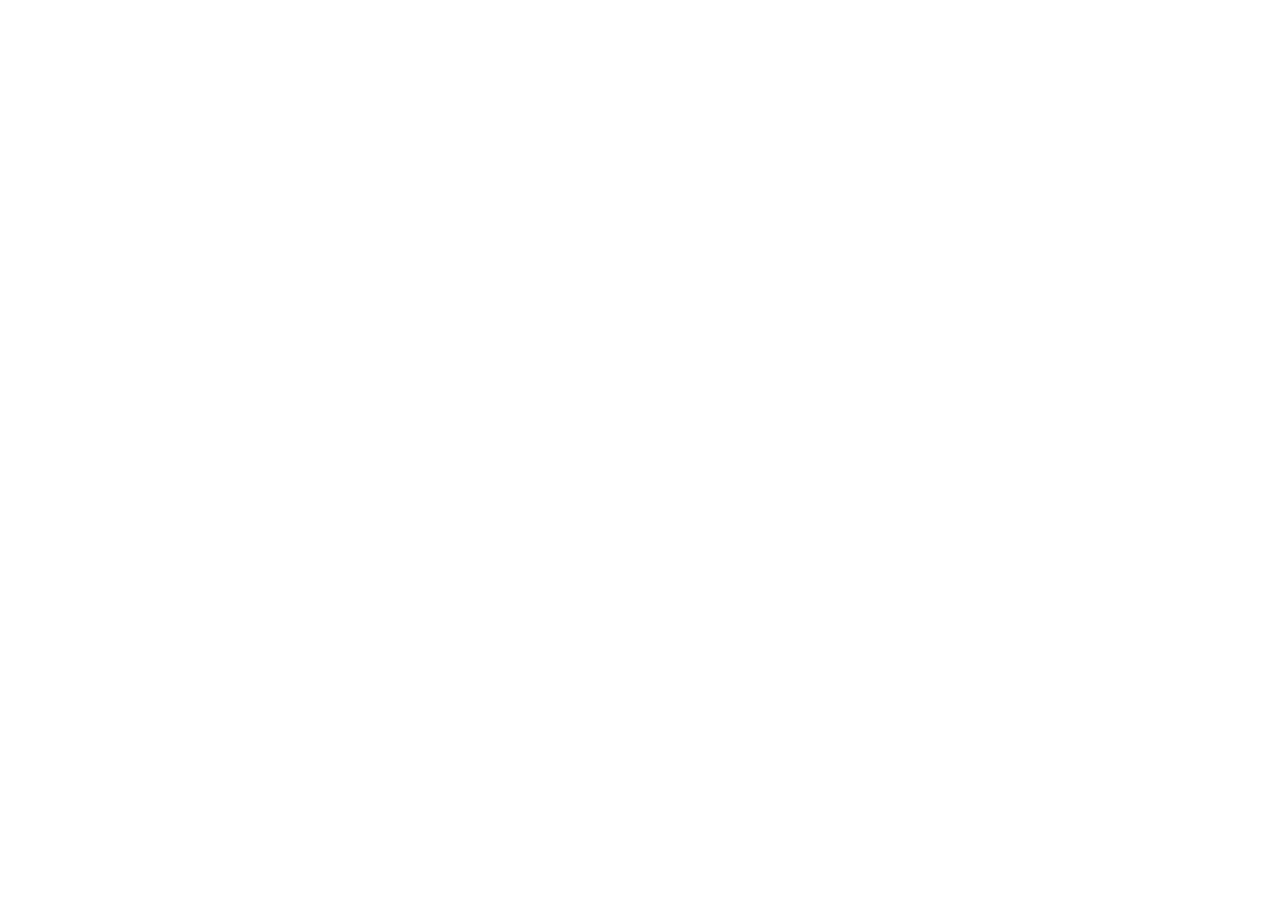
==== changelog.html @ e4f9fcd7 "feat(changelog): add full logs change and navigation link" ====
<!DOCTYPE html>
<html lang="en">
<head>
    <meta charset="UTF-8">
    <meta name="viewport" content="width=device-width, initial-scale=1.0">
    <title>Changelog Component</title>

    <!-- SEO -->
    <meta name="description" content="A changelog of all notable changes that was made to a project or software">
    <meta name="robots" content="index, follow, max-image-preview:large">
    <meta name="keywords" content="changelog, change-log, change log, project-log, project log">

    <!-- author -->
    <meta name="author" content="Mehdi Khoshkhabar">

    <!-- faveicon -->
    <link rel="icon" href="./assets/favicon.svg" type="image/svg">

    <!-- css reference -->
    <link rel="stylesheet" href="./style.css">
</head>
<body>
    
</body>
</html>
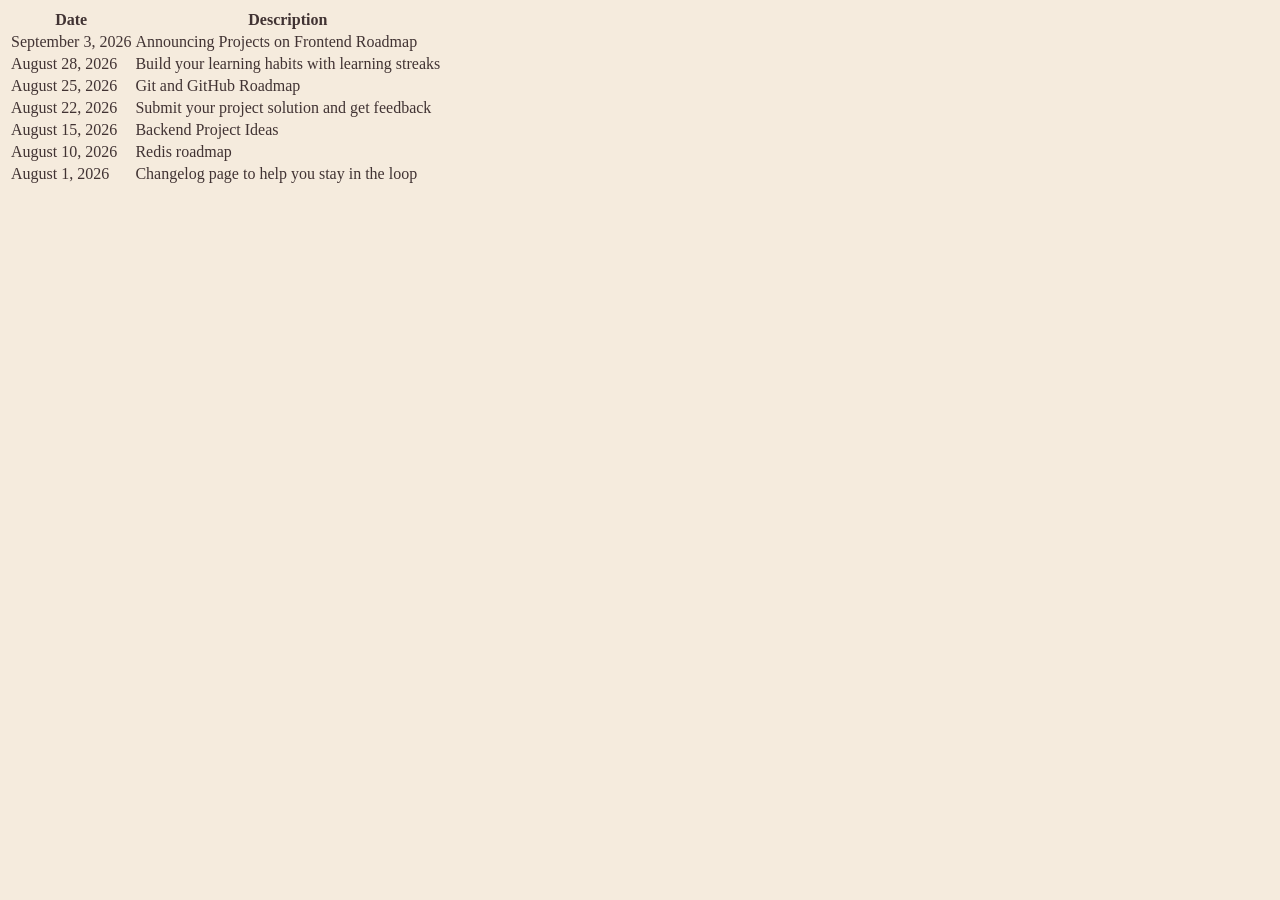
==== commit 0b67122a: "feat(changelog): add full data" ====
--- a/changelog.html
+++ b/changelog.html
@@ -1,5 +1,6 @@
 <!DOCTYPE html>
 <html lang="en">
+
 <head>
     <meta charset="UTF-8">
     <meta name="viewport" content="width=device-width, initial-scale=1.0">
@@ -19,7 +20,42 @@
     <!-- css reference -->
     <link rel="stylesheet" href="./style.css">
 </head>
+
 <body>
-    
+    <table>
+        <tr class="sr-only">
+            <th>Date</th>
+            <th>Description</th>
+        </tr>
+        <tr>
+            <td>September 3, 2026</td>
+            <td>Announcing Projects on Frontend Roadmap</td>
+        </tr>
+        <tr>
+            <td>August 28, 2026</td>
+            <td>Build your learning habits with learning streaks</td>
+        </tr>
+        <tr>
+            <td>August 25, 2026</td>
+            <td>Git and GitHub Roadmap</td>
+        </tr>
+        <tr>
+            <td>August 22, 2026</td>
+            <td>Submit your project solution and get feedback</td>
+        </tr>
+        <tr>
+            <td>August 15, 2026</td>
+            <td>Backend Project Ideas</td>
+        </tr>
+        <tr>
+            <td>August 10, 2026</td>
+            <td>Redis roadmap</td>
+        </tr>
+        <tr>
+            <td>August 1, 2026</td>
+            <td>Changelog page to help you stay in the loop</td>
+        </tr>
+    </table>
 </body>
+
 </html>
--- a/style.css
+++ b/style.css
@@ -0,0 +1,20 @@
+:root {
+    --color-primary: #315B8C;
+    --color-text: #413333;
+    --color-background: #F5EBDD;
+    --color-accent: #F2765E;
+}
+
+body {
+    background-color: var(--color-background);
+    color: var(--color-text);
+}
+
+header {
+    display: flex;
+    flex-direction: column;
+    justify-content: center;
+    align-items: center;
+
+    height: 20vh;
+}
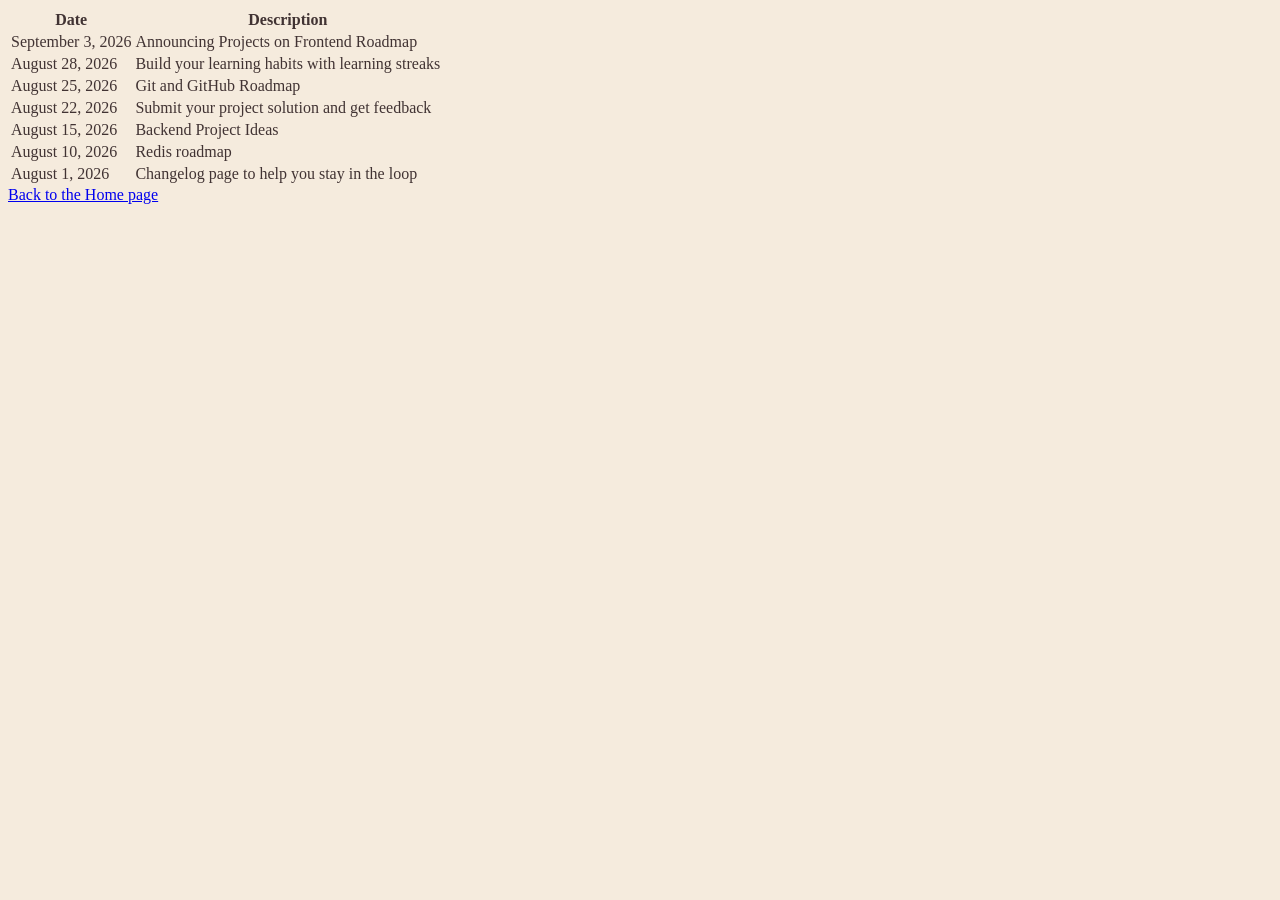
==== commit b44df4af: "feat(changelog page): add link to home page" ====
--- a/changelog.html
+++ b/changelog.html
@@ -56,6 +56,7 @@
             <td>Changelog page to help you stay in the loop</td>
         </tr>
     </table>
+    <a href="./index.html">Back to the Home page</a>
 </body>
 
 </html>
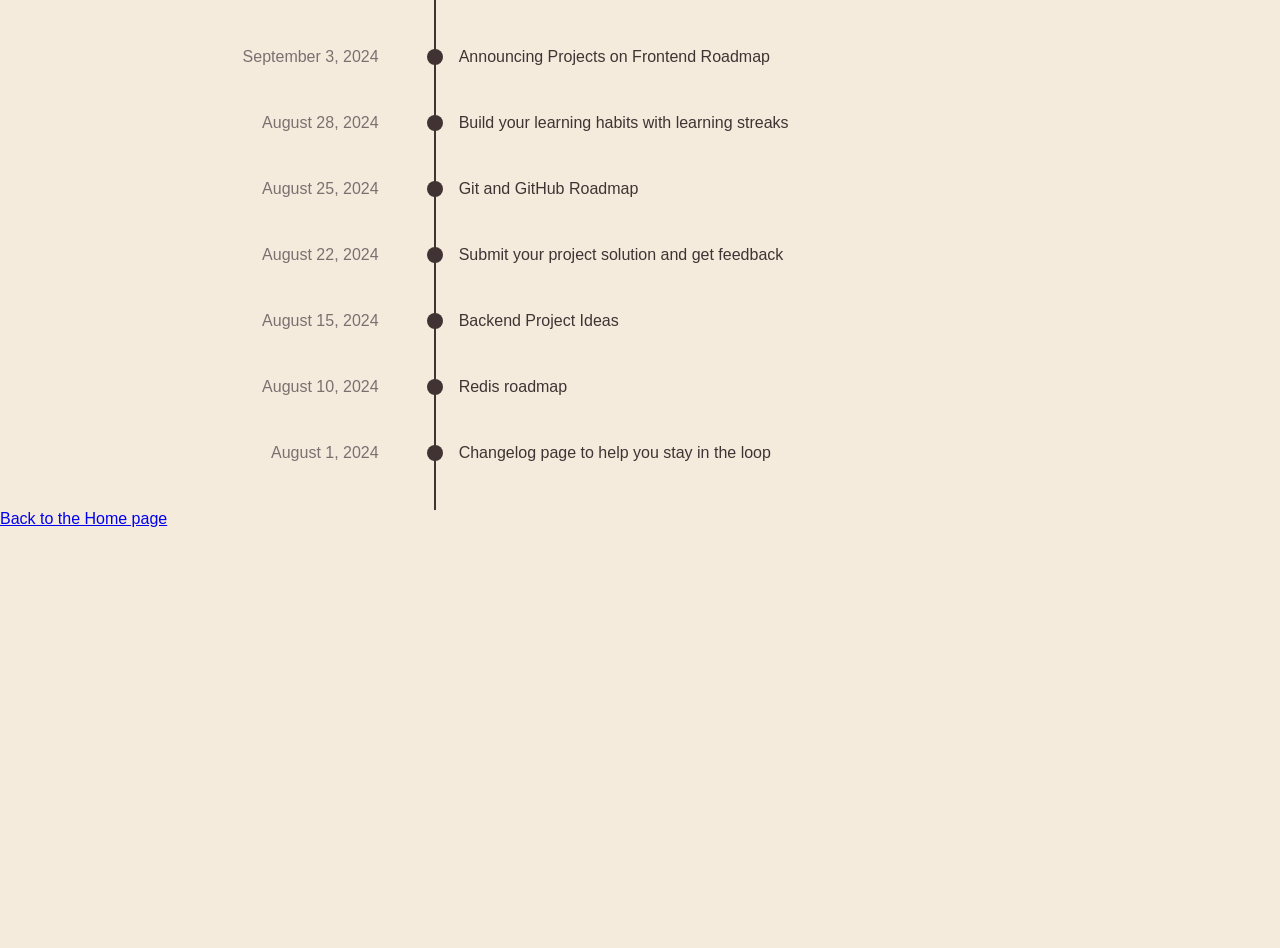
==== commit 8710d65f: "fix(changelog): convert table to ordered list for improved semantic structure" ====
--- a/changelog.html
+++ b/changelog.html
@@ -22,40 +22,45 @@
 </head>
 
 <body>
-    <table>
-        <tr class="sr-only">
-            <th>Date</th>
-            <th>Description</th>
-        </tr>
-        <tr>
-            <td>September 3, 2026</td>
-            <td>Announcing Projects on Frontend Roadmap</td>
-        </tr>
-        <tr>
-            <td>August 28, 2026</td>
-            <td>Build your learning habits with learning streaks</td>
-        </tr>
-        <tr>
-            <td>August 25, 2026</td>
-            <td>Git and GitHub Roadmap</td>
-        </tr>
-        <tr>
-            <td>August 22, 2026</td>
-            <td>Submit your project solution and get feedback</td>
-        </tr>
-        <tr>
-            <td>August 15, 2026</td>
-            <td>Backend Project Ideas</td>
-        </tr>
-        <tr>
-            <td>August 10, 2026</td>
-            <td>Redis roadmap</td>
-        </tr>
-        <tr>
-            <td>August 1, 2026</td>
-            <td>Changelog page to help you stay in the loop</td>
-        </tr>
-    </table>
+    <main>
+        <ol class="changelog-list" reversed>
+            <li class="changelog-item">
+                <time datetime="2026-09-03" class="datetime">September 3, 2024</time>
+                <div class="marker" aria-hidden="true"></div>
+                <div class="content">Announcing Projects on Frontend Roadmap</div>
+            </li>
+            <li class="changelog-item">
+                <time datetime="2026-08-28" class="datetime">August 28, 2024</time>
+                <div class="marker" aria-hidden="true"></div>
+                <div class="content">Build your learning habits with learning streaks</div>
+            </li>
+            <li class="changelog-item">
+                <time datetime="2026-08-25" class="datetime">August 25, 2024</time>
+                <div class="marker" aria-hidden="true"></div>
+                <div class="content">Git and GitHub Roadmap</div>
+            </li>
+            <li class="changelog-item">
+                <time datetime="2026-08-22" class="datetime">August 22, 2024</time>
+                <div class="marker" aria-hidden="true"></div>
+                <div class="content">Submit your project solution and get feedback</div>
+            </li>
+            <li class="changelog-item">
+                <time datetime="2026-08-15" class="datetime">August 15, 2024</time>
+                <div class="marker" aria-hidden="true"></div>
+                <div class="content">Backend Project Ideas</div>
+            </li>
+            <li class="changelog-item">
+                <time datetime="2026-08-10" class="datetime">August 10, 2024</time>
+                <div class="marker" aria-hidden="true"></div>
+                <div class="content">Redis roadmap</div>
+            </li>
+            <li class="changelog-item">
+                <time datetime="2026-08-01" class="datetime">August 1, 2024</time>
+                <div class="marker" aria-hidden="true"></div>
+                <div class="content">Changelog page to help you stay in the loop</div>
+            </li>
+        </ol>
+    </main>
     <a href="./index.html">Back to the Home page</a>
 </body>
 
--- a/style.css
+++ b/style.css
@@ -5,9 +5,80 @@
     --color-accent: #F2765E;
 }
 
+/* <<< css reset >>> */
+
+/* 1. Use a more-intuitive box-sizing model */
+*,
+*::before,
+*::after {
+    box-sizing: border-box;
+}
+
+/* 2. Remove default margins and padding for common layout elements */
+* {
+    margin: 0;
+    padding: 0;
+}
+
+/* 3. Allow percentage-based heights in the application */
+html,
+body {
+    height: 100%;
+}
+
+/* 4. Improve media defaults and prevent overflow */
+img,
+picture,
+video,
+canvas,
+svg {
+    display: block;
+    max-width: 100%;
+}
+
+/* 5. Inherit fonts for form controls */
+input,
+button,
+textarea,
+select {
+    font-family: inherit;
+    font-size: inherit;
+}
+
+/* 6. Avoid text overflows and improve text rendering */
+p,
+h1,
+h2,
+h3,
+h4,
+h5,
+h6 {
+    overflow-wrap: break-word;
+}
+
+/* 7. Balance headings and format paragraphs for readability */
+h1,
+h2,
+h3,
+h4 {
+    text-wrap: balance;
+}
+
+p {
+    text-wrap: pretty;
+    max-width: 75ch;
+}
+
+/* 8. Enable smooth scrolling (optional, omit if causing accessibility jumps) */
+html {
+    color-scheme: light dark;
+    /* Automatically supports browser default dark mode */
+}
+
 body {
     background-color: var(--color-background);
     color: var(--color-text);
+    font-family: sans-serif;
 }
 
 header {
@@ -15,6 +86,82 @@
     flex-direction: column;
     justify-content: center;
     align-items: center;
+    height: 20vh;
+    gap: 1.2rem;
+}
 
-    height: 20vh;
+.title {
+    font-size: 2.5rem;
+    font-weight: 400;
+    letter-spacing: 0.01em;
+}
+
+.fade,
+.changelog-list .datetime {
+    color: color-mix(in srgb, var(--color-text) 70%, white);
+}
+
+.changelog-list {
+    --gap: 3rem;
+    --line-extra: 3rem;
+    display: grid;
+    grid-template-columns: 1fr 2rem 2fr;
+    justify-content: center;
+    row-gap: var(--gap);
+    column-gap: 0.5rem;
+    list-style: none;
+    margin-block: var(--line-extra);
+}
+
+.changelog-item {
+    display: grid;
+    grid-template-columns: subgrid;
+    grid-column: -1/1;
+}
+
+.changelog-item:first-child .marker::before {
+    top: calc(var(--line-extra) * -1);
+}
+
+.changelog-item:last-child .marker::before {
+    bottom: calc(var(--line-extra) * -1);
+}
+
+.datetime {
+    text-align: right;
+    white-space: nowrap;
+    padding-inline-end: 2rem;
+}
+
+
+/* line */
+.marker::before {
+    content: "";
+    left: 50%;
+    position: absolute;
+    translate: -50% 0;
+    inset-block: calc(var(--gap) / -2);
+    background-color: var(--color-text);
+    width: 2px;
+}
+
+.marker {
+    position: relative;
+    align-self: stretch
+}
+
+/* circle */
+.marker::after {
+    content: "";
+    display: block;
+    width: 1rem;
+    height: 1rem;
+    background: var(--color-text);
+    -moz-border-radius: 50%;
+    -webkit-border-radius: 50%;
+    border-radius: 50%;
+    position: absolute;
+    left: 50%;
+    top: 50%;
+    translate: -50% -50%;
 }
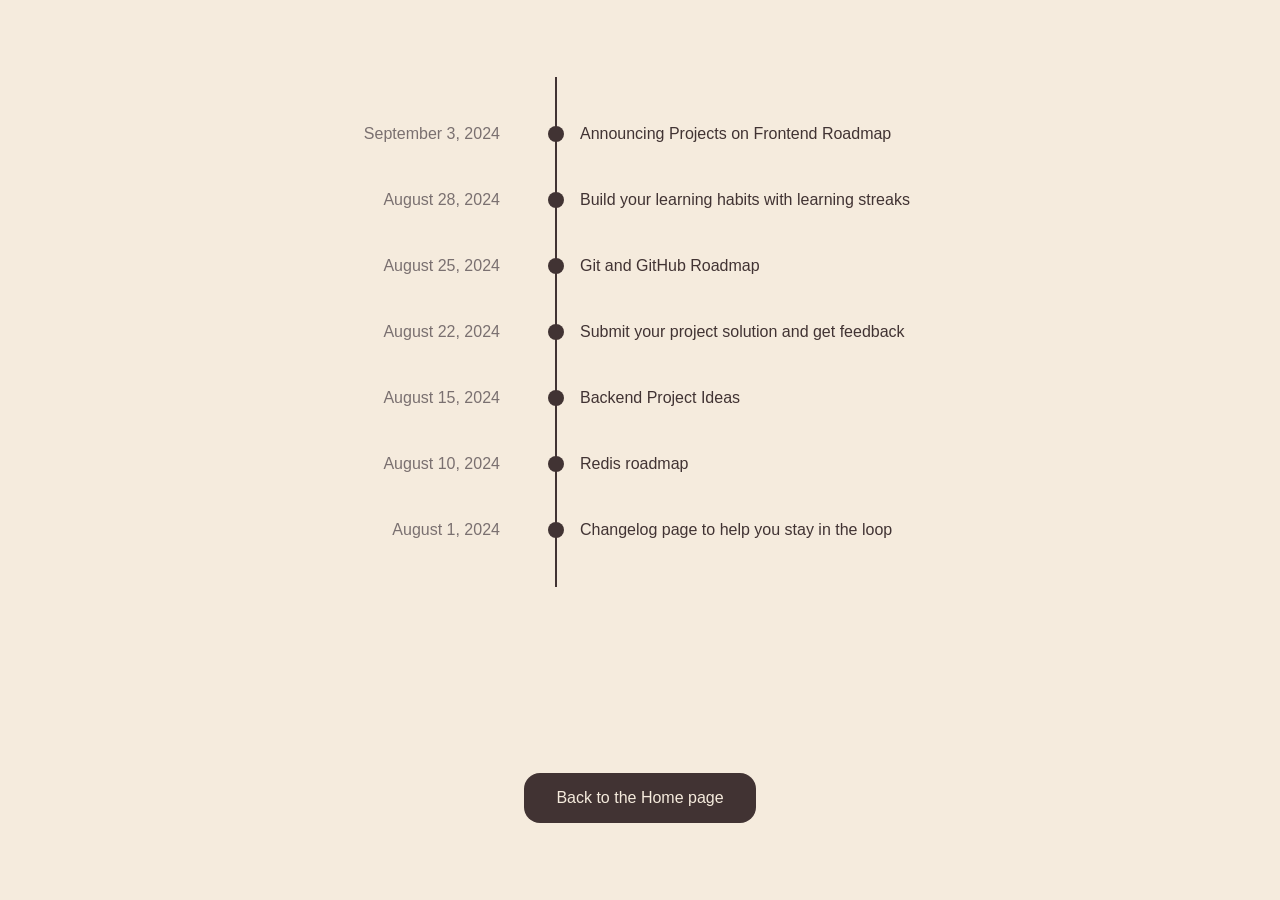
==== commit edc68d7c: "fix(changelog): update stylesheet reference and improve button hover effect for better user experien" ====
--- a/changelog.html
+++ b/changelog.html
@@ -18,7 +18,7 @@
     <link rel="icon" href="./assets/favicon.svg" type="image/svg">
 
     <!-- css reference -->
-    <link rel="stylesheet" href="./style.css">
+    <link rel="stylesheet" href="./changelog_style.css">
 </head>
 
 <body>
@@ -60,8 +60,8 @@
                 <div class="content">Changelog page to help you stay in the loop</div>
             </li>
         </ol>
+        <a href="./index.html" class="button">Back to the Home page</a>
     </main>
-    <a href="./index.html">Back to the Home page</a>
 </body>
 
 </html>
--- a/changelog_style.css
+++ b/changelog_style.css
@@ -0,0 +1,174 @@
+:root {
+    --color-primary: #315B8C;
+    --color-text: #413333;
+    --color-background: #F5EBDD;
+    --color-accent: #F2765E;
+}
+
+/* <<< css reset >>> */
+
+/* 1. Use a more-intuitive box-sizing model */
+*,
+*::before,
+*::after {
+    box-sizing: border-box;
+}
+
+/* 2. Remove default margins and padding for common layout elements */
+* {
+    margin: 0;
+    padding: 0;
+}
+
+/* 3. Allow percentage-based heights in the application */
+html,
+body {
+    height: 100%;
+}
+
+/* 4. Improve media defaults and prevent overflow */
+img,
+picture,
+video,
+canvas,
+svg {
+    display: block;
+    max-width: 100%;
+}
+
+/* 5. Inherit fonts for form controls */
+input,
+button,
+textarea,
+select {
+    font-family: inherit;
+    font-size: inherit;
+}
+
+/* 6. Avoid text overflows and improve text rendering */
+p,
+h1,
+h2,
+h3,
+h4,
+h5,
+h6 {
+    overflow-wrap: break-word;
+}
+
+/* 7. Balance headings and format paragraphs for readability */
+h1,
+h2,
+h3,
+h4 {
+    text-wrap: balance;
+}
+
+p {
+    text-wrap: pretty;
+    max-width: 75ch;
+}
+
+/* 8. Enable smooth scrolling (optional, omit if causing accessibility jumps) */
+html {
+    color-scheme: light dark;
+    /* Automatically supports browser default dark mode */
+}
+
+body {
+    background-color: var(--color-background);
+    color: var(--color-text);
+    font-family: sans-serif;
+}
+
+.fade,
+.changelog-list .datetime {
+    color: color-mix(in srgb, var(--color-text) 70%, white);
+}
+
+main {
+    min-height: 100vh;
+    display: flex;
+    flex-direction: column;
+    justify-content: space-around;
+    align-items: center;
+    gap: 2rem;
+}
+
+.changelog-list {
+    --gap: 3rem;
+    --line-extra: 3rem;
+    display: grid;
+    grid-template-columns: 1fr 2rem 2fr;
+    justify-content: center;
+    row-gap: var(--gap);
+    column-gap: 0.5rem;
+    list-style: none;
+    margin-block: var(--line-extra);
+}
+
+.changelog-item {
+    display: grid;
+    grid-template-columns: subgrid;
+    grid-column: -1/1;
+}
+
+.changelog-item:first-child .marker::before {
+    top: calc(var(--line-extra) * -1);
+}
+
+.changelog-item:last-child .marker::before {
+    bottom: calc(var(--line-extra) * -1);
+}
+
+.datetime {
+    text-align: right;
+    white-space: nowrap;
+    padding-inline-end: 2rem;
+}
+
+/* line */
+.marker::before {
+    content: "";
+    left: 50%;
+    position: absolute;
+    translate: -50% 0;
+    inset-block: calc(var(--gap) / -2);
+    background-color: var(--color-text);
+    width: 2px;
+}
+
+.marker {
+    position: relative;
+    align-self: stretch
+}
+
+/* circle */
+.marker::after {
+    content: "";
+    display: block;
+    width: 1rem;
+    height: 1rem;
+    background: var(--color-text);
+    -moz-border-radius: 50%;
+    -webkit-border-radius: 50%;
+    border-radius: 50%;
+    position: absolute;
+    left: 50%;
+    top: 50%;
+    translate: -50% -50%;
+}
+
+.button {
+    background-color: var(--color-text);
+    color: var(--color-background);
+    padding: 1rem 2rem;
+    border-radius: 1rem;
+    text-decoration: none;
+    width: fit-content;
+    transition: transform 0.2s ease;
+}
+
+.button:hover {
+    transform: scale(1.05);
+}
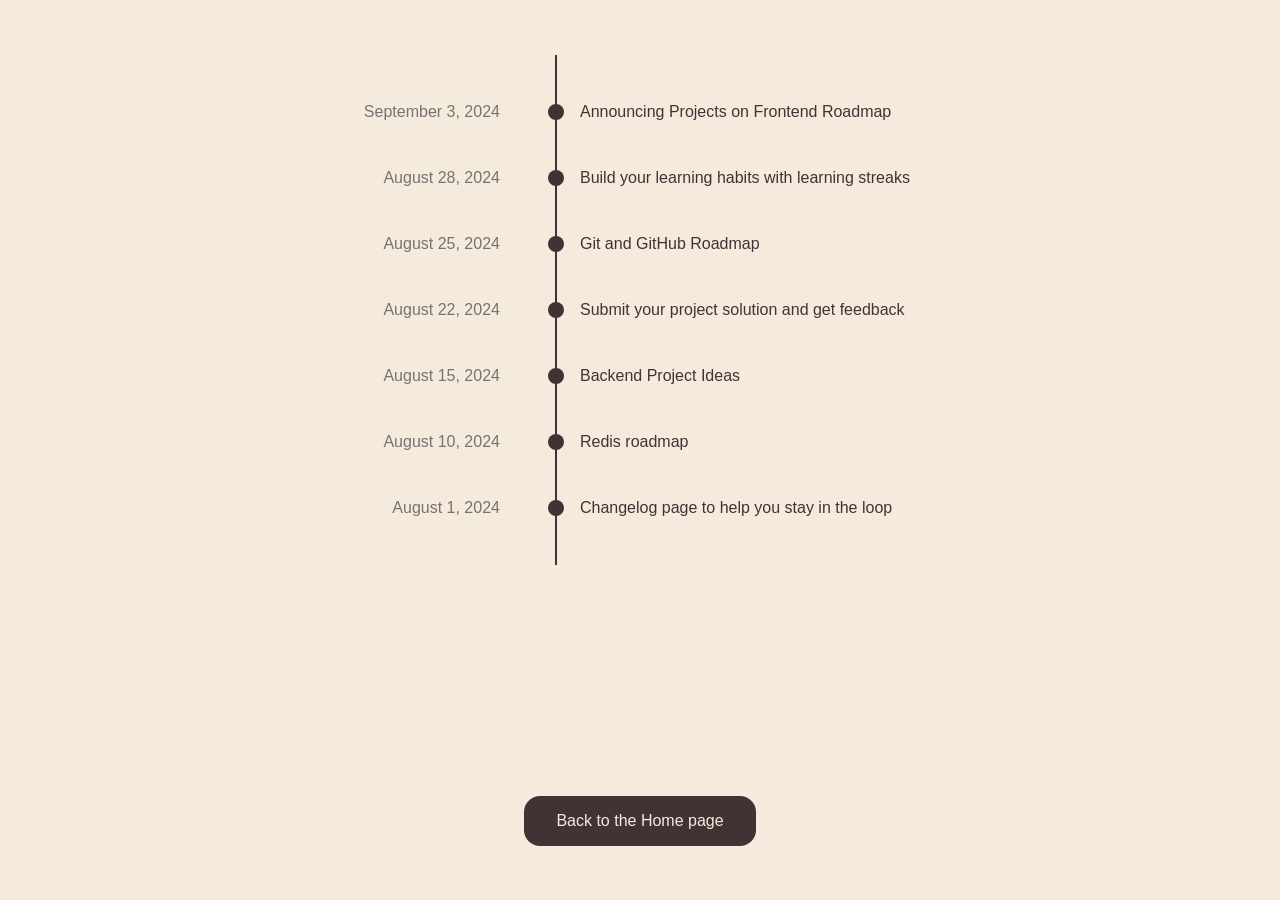
==== commit 89081b29: "feat(styles): add base CSS for consistent styling and layout improvements" ====
--- a/changelog.html
+++ b/changelog.html
@@ -18,6 +18,7 @@
     <link rel="icon" href="./assets/favicon.svg" type="image/svg">
 
     <!-- css reference -->
+     <link rel="stylesheet" href="./base.css">
     <link rel="stylesheet" href="./changelog_style.css">
 </head>
 
--- a/base.css
+++ b/base.css
@@ -0,0 +1,170 @@
+:root {
+    --color-text: #413333;
+    --color-background: #F5EBDD;
+
+    --button-space: 10vh;
+}
+
+/* <<< css reset >>> */
+
+/* 1. Use a more-intuitive box-sizing model */
+*,
+*::before,
+*::after {
+    box-sizing: border-box;
+}
+
+/* 2. Remove default margins and padding for common layout elements */
+* {
+    margin: 0;
+    padding: 0;
+}
+
+/* 3. Allow percentage-based heights in the application */
+html,
+body {
+    height: 100%;
+}
+
+/* 4. Improve media defaults and prevent overflow */
+img,
+picture,
+video,
+canvas,
+svg {
+    display: block;
+    max-width: 100%;
+}
+
+/* 5. Inherit fonts for form controls */
+input,
+button,
+textarea,
+select {
+    font-family: inherit;
+    font-size: inherit;
+}
+
+/* 6. Avoid text overflows and improve text rendering */
+p,
+h1,
+h2,
+h3,
+h4,
+h5,
+h6 {
+    overflow-wrap: break-word;
+}
+
+/* 7. Balance headings and format paragraphs for readability */
+h1,
+h2,
+h3,
+h4 {
+    text-wrap: balance;
+}
+
+p {
+    text-wrap: pretty;
+    max-width: 75ch;
+}
+
+body {
+    background-color: var(--color-background);
+    color: var(--color-text);
+    font-family: sans-serif;
+}
+
+.fade,
+.changelog-list .datetime {
+    color: color-mix(in srgb, var(--color-text) 70%, white);
+}
+
+main {
+    display: flex;
+    flex-direction: column;
+    align-items: center;
+    justify-content: space-around;
+}
+
+
+.changelog-list {
+    --gap: 3rem;
+    --line-extra: 3rem;
+    display: grid;
+    grid-template-columns: 1fr 2rem 2fr;
+    justify-content: center;
+    row-gap: var(--gap);
+    column-gap: 0.5rem;
+    list-style: none;
+    margin-block: var(--line-extra);
+    padding-bottom: var(--button-space);
+}
+
+.changelog-item {
+    display: grid;
+    grid-template-columns: subgrid;
+    grid-column: -1/1;
+}
+
+.changelog-item:first-child .marker::before {
+    top: calc(var(--line-extra) * -1);
+}
+
+.changelog-item:last-child .marker::before {
+    bottom: calc(var(--line-extra) * -1);
+}
+
+.datetime {
+    text-align: right;
+    white-space: nowrap;
+    padding-inline-end: 2rem;
+}
+
+.marker {
+    position: relative;
+    align-self: stretch
+}
+
+/* line */
+.marker::before {
+    content: "";
+    left: 50%;
+    position: absolute;
+    translate: -50% 0;
+    inset-block: calc(var(--gap) / -2);
+    background-color: var(--color-text);
+    width: 2px;
+}
+
+/* circle */
+.marker::after {
+    content: "";
+    display: block;
+    width: 1rem;
+    height: 1rem;
+    background: var(--color-text);
+    -moz-border-radius: 50%;
+    -webkit-border-radius: 50%;
+    border-radius: 50%;
+    position: absolute;
+    left: 50%;
+    top: 50%;
+    translate: -50% -50%;
+}
+
+.button {
+    background-color: var(--color-text);
+    color: var(--color-background);
+    padding: 1rem 2rem;
+    border-radius: 1rem;
+    text-decoration: none;
+    width: fit-content;
+    transition: transform 0.2s ease;
+    position: sticky;
+    bottom: 5vh;
+}
+
+.button:hover {
+    transform: scale(1.05);
+}
--- a/changelog_style.css
+++ b/changelog_style.css
@@ -1,174 +1,4 @@
-:root {
-    --color-primary: #315B8C;
-    --color-text: #413333;
-    --color-background: #F5EBDD;
-    --color-accent: #F2765E;
-}
-
-/* <<< css reset >>> */
-
-/* 1. Use a more-intuitive box-sizing model */
-*,
-*::before,
-*::after {
-    box-sizing: border-box;
-}
-
-/* 2. Remove default margins and padding for common layout elements */
-* {
-    margin: 0;
-    padding: 0;
-}
-
-/* 3. Allow percentage-based heights in the application */
-html,
-body {
-    height: 100%;
-}
-
-/* 4. Improve media defaults and prevent overflow */
-img,
-picture,
-video,
-canvas,
-svg {
-    display: block;
-    max-width: 100%;
-}
-
-/* 5. Inherit fonts for form controls */
-input,
-button,
-textarea,
-select {
-    font-family: inherit;
-    font-size: inherit;
-}
-
-/* 6. Avoid text overflows and improve text rendering */
-p,
-h1,
-h2,
-h3,
-h4,
-h5,
-h6 {
-    overflow-wrap: break-word;
-}
-
-/* 7. Balance headings and format paragraphs for readability */
-h1,
-h2,
-h3,
-h4 {
-    text-wrap: balance;
-}
-
-p {
-    text-wrap: pretty;
-    max-width: 75ch;
-}
-
-/* 8. Enable smooth scrolling (optional, omit if causing accessibility jumps) */
-html {
-    color-scheme: light dark;
-    /* Automatically supports browser default dark mode */
-}
-
-body {
-    background-color: var(--color-background);
-    color: var(--color-text);
-    font-family: sans-serif;
-}
-
-.fade,
-.changelog-list .datetime {
-    color: color-mix(in srgb, var(--color-text) 70%, white);
-}
-
 main {
+    gap: 2rem;
     min-height: 100vh;
-    display: flex;
-    flex-direction: column;
-    justify-content: space-around;
-    align-items: center;
-    gap: 2rem;
-}
-
-.changelog-list {
-    --gap: 3rem;
-    --line-extra: 3rem;
-    display: grid;
-    grid-template-columns: 1fr 2rem 2fr;
-    justify-content: center;
-    row-gap: var(--gap);
-    column-gap: 0.5rem;
-    list-style: none;
-    margin-block: var(--line-extra);
-}
-
-.changelog-item {
-    display: grid;
-    grid-template-columns: subgrid;
-    grid-column: -1/1;
-}
-
-.changelog-item:first-child .marker::before {
-    top: calc(var(--line-extra) * -1);
-}
-
-.changelog-item:last-child .marker::before {
-    bottom: calc(var(--line-extra) * -1);
-}
-
-.datetime {
-    text-align: right;
-    white-space: nowrap;
-    padding-inline-end: 2rem;
-}
-
-/* line */
-.marker::before {
-    content: "";
-    left: 50%;
-    position: absolute;
-    translate: -50% 0;
-    inset-block: calc(var(--gap) / -2);
-    background-color: var(--color-text);
-    width: 2px;
-}
-
-.marker {
-    position: relative;
-    align-self: stretch
-}
-
-/* circle */
-.marker::after {
-    content: "";
-    display: block;
-    width: 1rem;
-    height: 1rem;
-    background: var(--color-text);
-    -moz-border-radius: 50%;
-    -webkit-border-radius: 50%;
-    border-radius: 50%;
-    position: absolute;
-    left: 50%;
-    top: 50%;
-    translate: -50% -50%;
-}
-
-.button {
-    background-color: var(--color-text);
-    color: var(--color-background);
-    padding: 1rem 2rem;
-    border-radius: 1rem;
-    text-decoration: none;
-    width: fit-content;
-    transition: transform 0.2s ease;
-}
-
-.button:hover {
-    transform: scale(1.05);
 }
